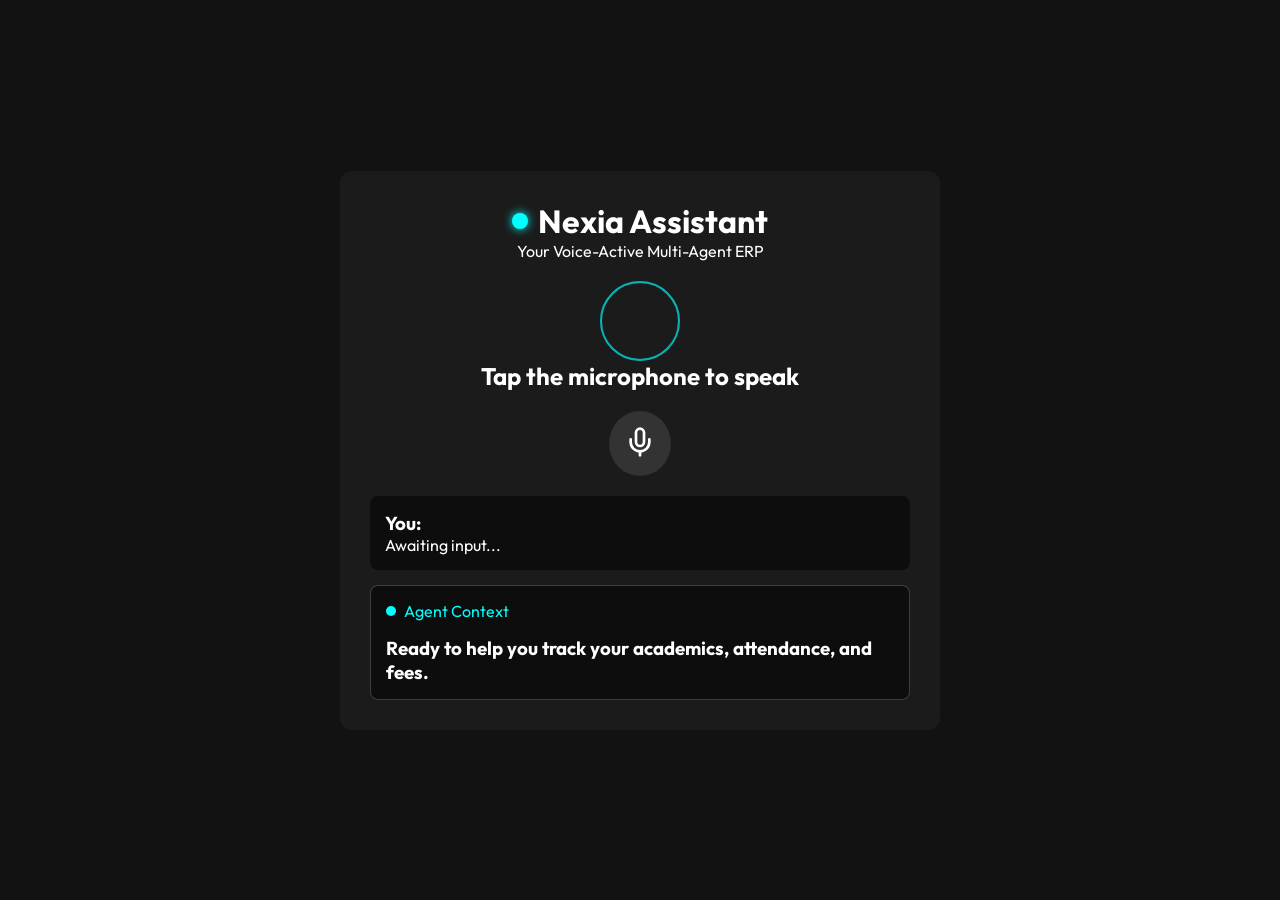
==== frontend/index.html @ 497c8305 "Initial agentic AI project setup" ====
<!DOCTYPE html>
<html lang="en">
<head>
    <meta charset="UTF-8">
    <meta name="viewport" content="width=device-width, initial-scale=1.0">
    <title>Nexia - AI Academic Assistant</title>
    <link href="https://fonts.googleapis.com/css2?family=Outfit:wght@300;400;600&display=swap" rel="stylesheet">
    <link rel="stylesheet" href="style.css">
</head>
<body>
    <div class="overlay"></div>
    <div class="container">
        <header>
            <div class="logo">
                <div class="orb"></div>
                <h1>Nexia Assistant</h1>
            </div>
            <p>Your Voice-Active Multi-Agent ERP</p>
        </header>

        <main>
            <div class="voice-interaction">
                <div class="ai-visualizer" id="visualizer">
                    <div class="ring r1"></div>
                    <div class="ring r2"></div>
                    <div class="ring r3"></div>
                </div>
                
                <h2 id="status_text">Tap the microphone to speak</h2>
                
                <button id="mic_btn" class="mic-btn">
                    <svg viewBox="0 0 24 24" width="32" height="32" stroke="currentColor" stroke-width="2" fill="none" stroke-linecap="round" stroke-linejoin="round">
                        <path d="M12 2a3 3 0 0 0-3 3v7a3 3 0 0 0 6 0V5a3 3 0 0 0-3-3z"></path>
                        <path d="M19 10v2a7 7 0 0 1-14 0v-2"></path>
                        <line x1="12" y1="19" x2="12" y2="22"></line>
                    </svg>
                </button>
            </div>

            <div class="transcript-box">
                <h3>You:</h3>
                <p id="user_query" class="placeholder">Awaiting input...</p>
            </div>

            <div class="response-box" id="response_box">
                <div class="agent-indicator">
                    <span class="dot"></span>
                    <span id="agent_name">Agent Context</span>
                </div>
                <h3 id="response_text">Ready to help you track your academics, attendance, and fees.</h3>
                <div id="data_container" class="data-container"></div>
            </div>
        </main>
    </div>

    <script src="app.js"></script>
</body>
</html>
---- frontend/style.css ----
/* Restored structural CSS */
* { box-sizing: border-box; margin: 0; padding: 0; }
body {
    font-family: 'Outfit', sans-serif;
    background-color: #121212;
    color: #ffffff;
    display: flex;
    justify-content: center;
    align-items: center;
    height: 100vh;
}
.overlay { position: fixed; top: 0; left: 0; right: 0; bottom: 0; z-index: -1; }
.container {
    width: 600px;
    background: rgba(30, 30, 30, 0.8);
    border-radius: 12px;
    padding: 30px;
    text-align: center;
}
header { margin-bottom: 20px; }
.logo { display: flex; align-items: center; justify-content: center; gap: 10px; }
.orb { width: 16px; height: 16px; background: cyan; border-radius: 50%; box-shadow: 0 0 10px cyan; }
.mic-btn {
    background: rgba(255,255,255,0.1);
    border: none;
    color: white;
    padding: 15px;
    border-radius: 50%;
    cursor: pointer;
    margin: 20px 0;
}
.mic-btn.active { color: #ff4444; }
.ai-visualizer { position: relative; width: 80px; height: 80px; margin: 0 auto; }
.ring { position: absolute; border: 2px solid cyan; border-radius: 50%; width: 100%; height: 100%; opacity: 0.3;}
.transcript-box { background: rgba(0,0,0,0.5); padding: 15px; border-radius: 8px; margin-bottom: 15px; text-align: left; }
.response-box { background: rgba(0,0,0,0.5); padding: 15px; border-radius: 8px; text-align: left; border: 1px solid rgba(255,255,255,0.2); }
.agent-indicator { display: flex; align-items: center; gap: 8px; margin-bottom: 15px; color: cyan; }
.dot { width: 10px; height: 10px; background: cyan; border-radius: 50%; }
.data-card { background: rgba(255,255,255,0.1); padding: 10px; margin-bottom: 5px; border-radius: 5px; }
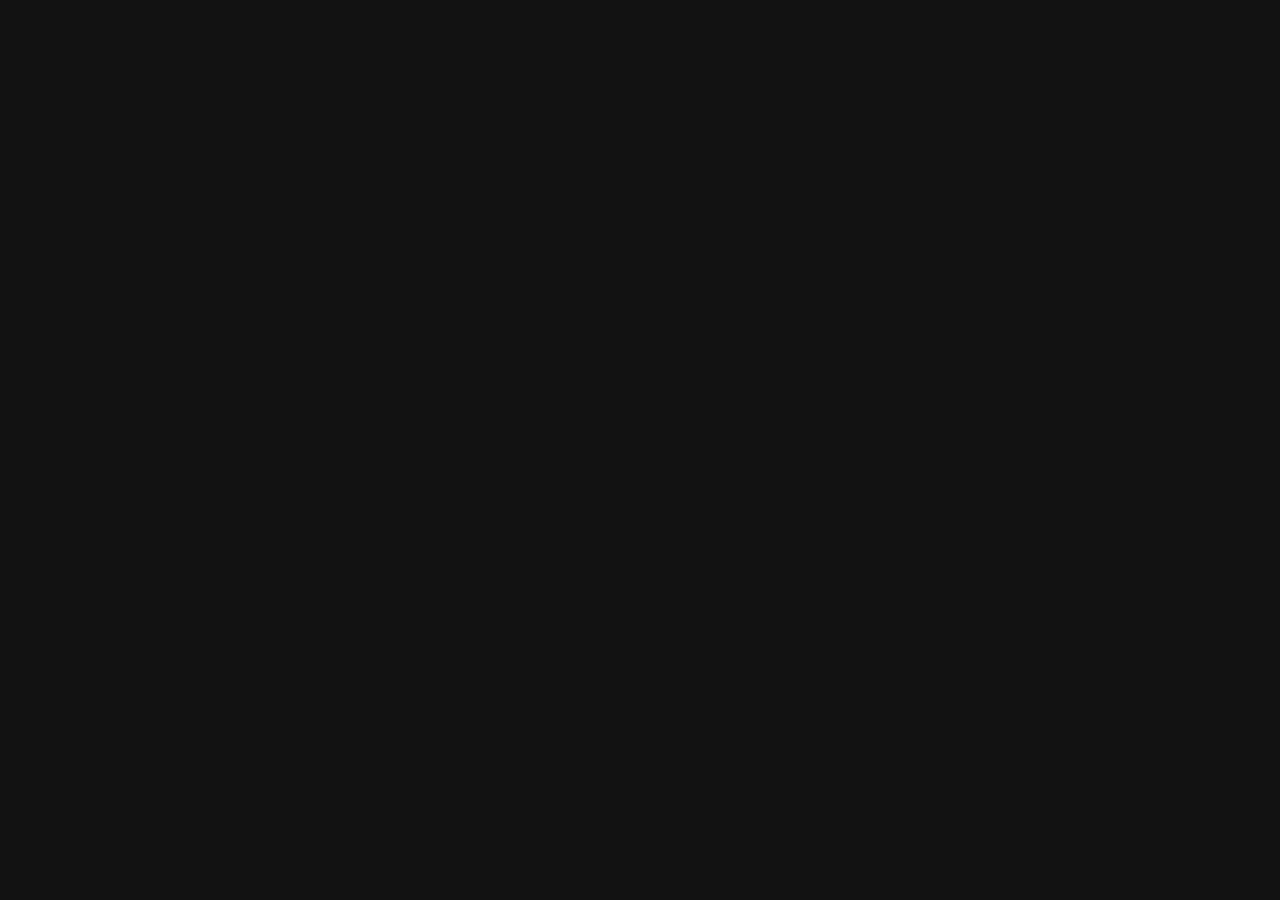
==== commit 7a7ce359: "Convert frontend to React" ====
--- a/frontend/index.html
+++ b/frontend/index.html
@@ -8,51 +8,9 @@
     <link rel="stylesheet" href="style.css">
 </head>
 <body>
-    <div class="overlay"></div>
-    <div class="container">
-        <header>
-            <div class="logo">
-                <div class="orb"></div>
-                <h1>Nexia Assistant</h1>
-            </div>
-            <p>Your Voice-Active Multi-Agent ERP</p>
-        </header>
-
-        <main>
-            <div class="voice-interaction">
-                <div class="ai-visualizer" id="visualizer">
-                    <div class="ring r1"></div>
-                    <div class="ring r2"></div>
-                    <div class="ring r3"></div>
-                </div>
-                
-                <h2 id="status_text">Tap the microphone to speak</h2>
-                
-                <button id="mic_btn" class="mic-btn">
-                    <svg viewBox="0 0 24 24" width="32" height="32" stroke="currentColor" stroke-width="2" fill="none" stroke-linecap="round" stroke-linejoin="round">
-                        <path d="M12 2a3 3 0 0 0-3 3v7a3 3 0 0 0 6 0V5a3 3 0 0 0-3-3z"></path>
-                        <path d="M19 10v2a7 7 0 0 1-14 0v-2"></path>
-                        <line x1="12" y1="19" x2="12" y2="22"></line>
-                    </svg>
-                </button>
-            </div>
-
-            <div class="transcript-box">
-                <h3>You:</h3>
-                <p id="user_query" class="placeholder">Awaiting input...</p>
-            </div>
-
-            <div class="response-box" id="response_box">
-                <div class="agent-indicator">
-                    <span class="dot"></span>
-                    <span id="agent_name">Agent Context</span>
-                </div>
-                <h3 id="response_text">Ready to help you track your academics, attendance, and fees.</h3>
-                <div id="data_container" class="data-container"></div>
-            </div>
-        </main>
-    </div>
-
+    <div id="root"></div>
+    <script crossorigin src="https://unpkg.com/react@18/umd/react.development.js"></script>
+    <script crossorigin src="https://unpkg.com/react-dom@18/umd/react-dom.development.js"></script>
     <script src="app.js"></script>
 </body>
 </html>
